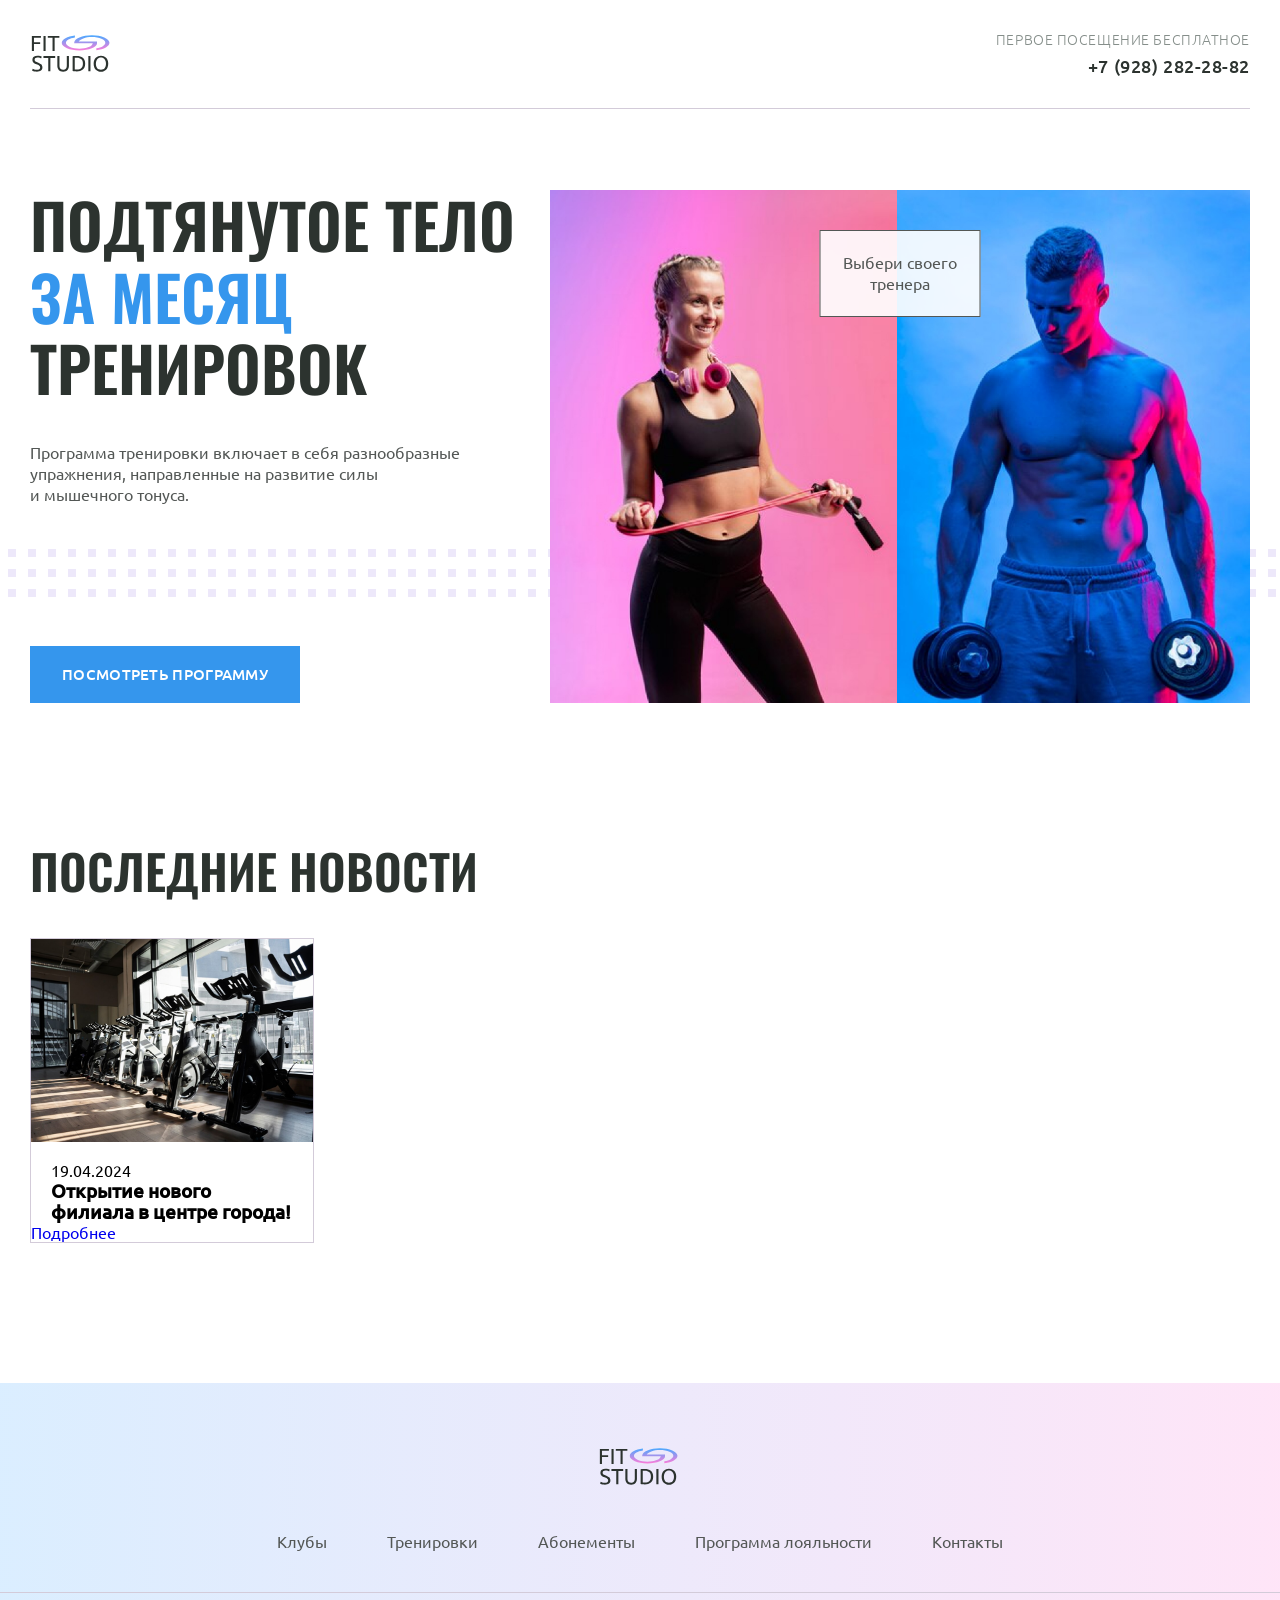
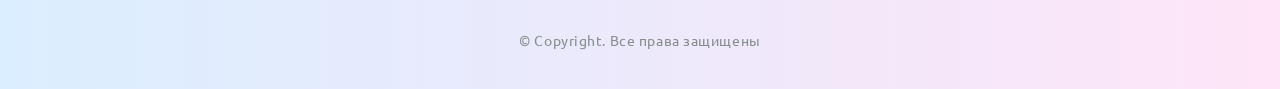
==== lesson10/index.html @ 9f39106c "Урок 10" ====
<!DOCTYPE html>
<html lang="ru">
<head>
    <meta charset="UTF-8">
    <meta name="viewport" content="width=device-width, initial-scale=1.0">
    <title>Fit Studio - Главная</title>
    <link rel="stylesheet" href="./css/normalize.css">
    <link rel="stylesheet" href="./css/fonts.css">
    <link rel="stylesheet" href="./css/globals.css">
    <link rel="stylesheet" href="./css/header.css">
    <link rel="stylesheet" href="./css/index.css">
    <link rel="stylesheet" href="./css/footer.css">
    <link rel="icon" type="image/x-icon" href="./images/favicon.ico">
</head>
<body>
    <header class="header ">
        <div class="container ">
            <div class="header-inner">
                <a href=".//index.html">
                <img src="./images/logo-icon.svg" width="84" height="45" alt="Логотип Fit Studio">
                </a>
                <div class="phone">
                    <p>Первое посещение бесплатное</p>
                    <a href="tel:+79282822882">+7 (928) 282-28-82</a>
                </div>
            </div>
        </div>

    </header>
    <section class="hero section">
        <div class="container hero-container">
            <div class="hero-info">
                <h1>Подтянутое тело <strong>за месяц</strong> тренировок
                </h1>
                <p class="text">Программа тренировки включает в себя разнообразные упражнения, направленные на развитие силы и мышечного тонуса.</p>
                <a class="button" href="#">Посмотреть программу</a>
            </div>
            <div class="hero-images">
                <p class="hero-choose text">Выбери своего тренера</p>
                <img src="./images/sporty-woman-img.jpg" width="347" height="513" alt="Спортивная девушка на розовом фоне">
                <img src="./images/sporty-man-img.jpg" width="353" height="513" alt="Спортивный мужчина с гантелями">
            </div>
        </div>
    </section>
    <section class="news section">
        <div class="container">
            <h2 class="title-large">Последние новости</h2>
            <div class="news-container">
                <article class="news-article">
                    <header>
                        <img src="./images/news-img1.png"
                         width="284" 
                         height="203" 
                         alt="Велотренажеры в спортивном зале">
                         <div class="news-info">
                            <time datetime="2024.04.19">19.04.2024</time>
                            <h3>Открытие нового филиала в центре города!</h3>
                         </div>
                    </header>
                    <footer>
                        <a href="article.html">Подробнее</a>
                    </footer>
                </article>
            </div>
        </div>
    </section>
    <footer class="footer">
        <div class="footer-top">
            <div class="container">
                <a href="/" class="footer-logo">
                <img src="./images/logo-icon.svg" width="84" height="45" alt="Логотип Fit Studio">
                </a> 
                <nav class="menu">
                    <ul>
                        <li><a href="#">Клубы</a></li>
                        <li><a href="#">Тренировки</a></li>
                        <li><a href="#">Абонементы</a></li>
                        <li><a href="#">Программа лояльности</a></li>
                        <li><a href="#">Контакты</a></li>
                    </ul>
                </nav>
            </div>
        </div>
        <div>
            <p class="copiright"> &copy; Copyright. Все права защищены</p>
        </div>

    </footer>
</body>
</html>
---- lesson10/css/fonts.css ----
@font-face {
    font-family: "Ubuntu";
    src:local("Ubuntu"), url("../fonts/Ubuntu-Light.woff2") format("woff2");
    font-weight:300;
    font-style: normal;
    font-display: swap;
}
@font-face {
font-family: "Ubuntu";
    src:local("Ubuntu"), url("../fonts/Ubuntu-Regular.woff2") format("woff2");
    font-weight:400;
    font-style: normal;
    font-display: swap;
}
@font-face {
    font-family: "Ubuntu";
    src:local("Ubuntu"), url("../fonts/Ubuntu-Medium.woff2") format("woff2");
    font-weight:500;
    font-style: normal;
    font-display: swap;
}
@font-face {
    font-family: "Oswald";
    src:local("Oswald"), url("../fonts/Oswald-Medium.woff2") format("woff2");
    font-weight: 500;
    font-style: normal;
    font-display: swap;
}
@font-face {
    font-family: "Oswald";
    src:local("Oswald"), url("../fonts/Oswald-SemiBold.woff2") format("woff2");
    font-weight:600;
    font-style: normal;
    font-display: swap;
}
---- lesson10/css/globals.css ----
html {
    font-family: "Ubuntu" , sans-serif;
    font-weight: 400;
}
body *,
*::before,
*::after {
    box-sizing: border-box;
}
body {
    min-height: 100vh;
    display: flex;
    flex-direction: column;
}
h1,
h2,
h3,
h4,
h5,
h6,
p {
    margin: 0;
}
a {
    text-decoration: none;
}
.container {
    max-width: 1250px;
    margin: 0 auto;
    padding: 0 15px;
}
.text {
    font-weight: 400;
    font-size: 16px;
    line-height: 130%;
    color: #535755;
}
.button {
    display: inline-block;
    padding: 19px 32px;
    font-weight: 500;
    font-size: 15px;
    line-height: 130%;
    letter-spacing: 0.02em;
    text-transform: uppercase;
    text-align: center;
    color: #fff;
    background: #3596ed;
    transition: 0.2s;
}
.button:hover {
    opacity: 0.85;
}
.section {
    margin-bottom: 140px;
}
.title-large {
  max-width: 596px;
  margin-bottom: 40px;
  font-size: 48px;
  font-family: Oswald, sans-serif;
  font-weight: 600;
  line-height: 115%;
  text-transform: uppercase;
  color: #2c332f;
}
---- lesson10/css/header.css ----
.header-inner {
    display: flex; 
    justify-content: space-between;
    align-items: center;
    gap: 10px;
    padding-top:30px;
    padding-bottom:30px;
    border-bottom: 1px solid #d3cbd9;
}
.phone {
    font-weight: 300;
    font-size: 14px;
    letter-spacing: 0.04em;
    text-transform: uppercase;
    text-align: right;
    color: #858e8a;
}
.phone p {
    margin-bottom: 8px
}
.phone a {
    font-weight: 500;
    font-size: 18px;
    color: #2c332f;

}
.phone a:hover {
    color: #3596ed;
    transition: 0.2s;

}
---- lesson10/css/index.css ----
.hero {
    position: relative;
    padding-top: 80px;
}
.hero-container {
    display: flex;
    align-items: center;
    gap: 28px;
}
.hero::after {
    content: '';
     position: absolute;
     z-index: -1;
     bottom: 106px;
    width: 100%;
    height: 48px;
    background: url(../images/decor-large-icon.svg) repeat-x;
}

.hero h1 {
    margin-bottom: 40px;
    font-family: "Oswald", sans-serif;
    font-weight: 600;
    font-size: 62px;
    line-height: 115%;
    text-transform: uppercase;
    color: #2c332f;
}
.hero h1 strong {
    font-weight: 600;
    color: #3596ed;
}
.hero-info .text {
    max-width: 440px;
    margin-bottom: 140px;
}
.hero-images {
    display: flex;
    position: relative;
}
.hero-choose {
    position: absolute;
    top: 40px;
    left: 50%;
    transform: translateX(-50%);
    max-width: 161px;
    border: 1px solid #535755;
    padding: 22px;
    text-align: center;
    background: rgb(255 255 255/ 0.9)
}
.news-article {
    max-width: 284px;
    background-color: white;
    border: 1px solid #d3cbd9;
    overflow: hidden;
} 
.news-article img {
    display: block;
}
.news-info {
    padding: 20px 20px 0; 
}
---- lesson10/css/footer.css ----
.footer {
    margin-top: auto;
    padding: 60px 0 40px;
    background: linear-gradient(90deg, rgba(73, 169, 255, 0.2) 0%, rgba(252, 124, 217, 0.2) 100%);
    text-align: center;
}
.footer-top {
    border-bottom: 1px solid #d3cbd9;
    padding-bottom: 40px;
    margin-bottom: 40px;
}
.footer-logo {
    display: inline-block;
    margin-bottom: 40px;
}
.menu ul {
    display: flex;
    justify-content:center;
    align-items:center;
    list-style: none;
    margin: 0;
    padding: 0;
    gap: 60px;
}
.menu a {
    font-weight: 400;
    font-size: 16px;
    line-height: 130%;
    color: #535755;
    
}
.menu a:hover {
    color: #3596ed;
    transition: 0.2s;
}
.copiright {
    font-weight: 400;
font-size: 14px;
letter-spacing: 0.04em;
color: #858e8a;
}
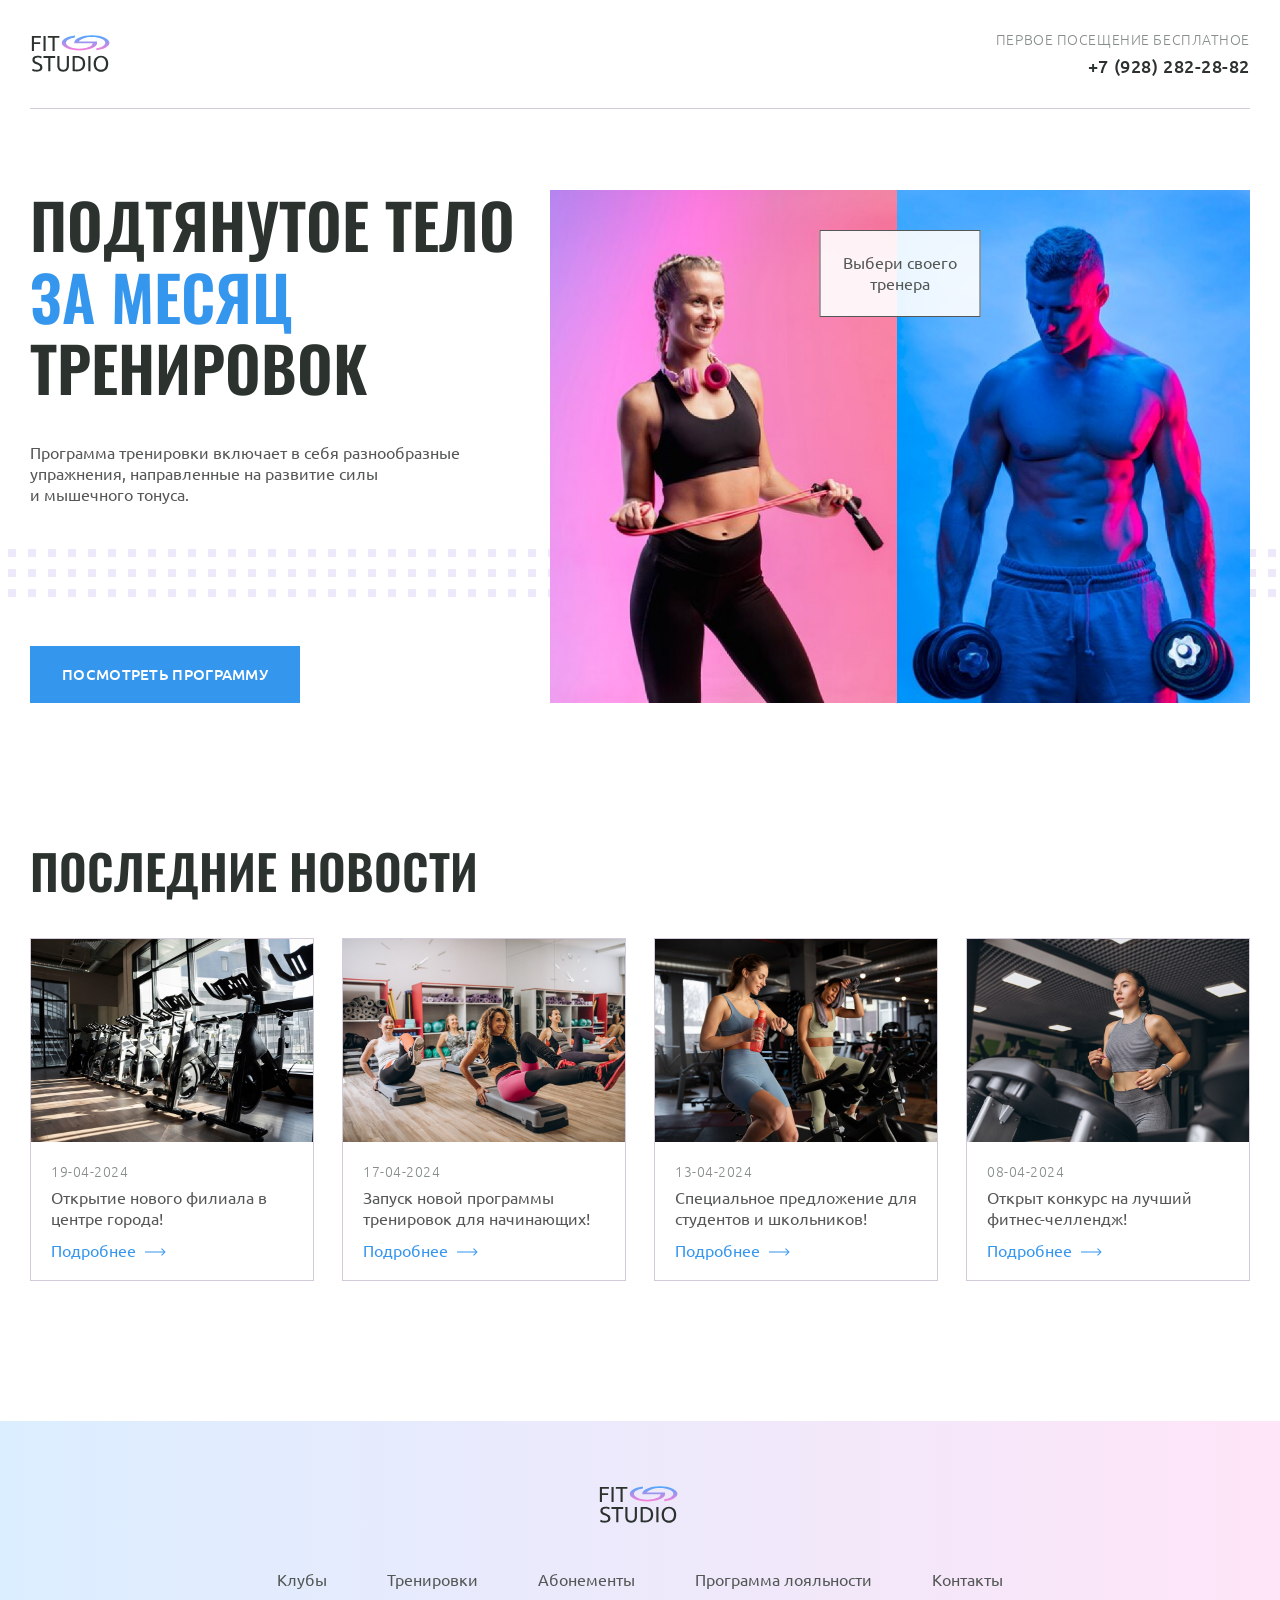
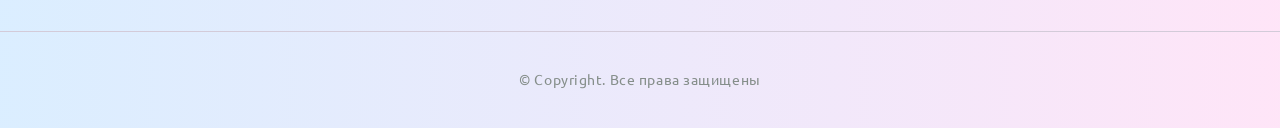
==== commit 6b7020a7: "Урок 10" ====
--- a/lesson10/index.html
+++ b/lesson10/index.html
@@ -19,7 +19,7 @@
                 <a href=".//index.html">
                 <img src="./images/logo-icon.svg" width="84" height="45" alt="Логотип Fit Studio">
                 </a>
-                <div class="phone">
+                <div class="phone text-sub">
                     <p>Первое посещение бесплатное</p>
                     <a href="tel:+79282822882">+7 (928) 282-28-82</a>
                 </div>
@@ -53,12 +53,61 @@
                          height="203" 
                          alt="Велотренажеры в спортивном зале">
                          <div class="news-info">
-                            <time datetime="2024.04.19">19.04.2024</time>
-                            <h3>Открытие нового филиала в центре города!</h3>
+                            <time class="news-date text-sub" datetime="2024-04-19">
+                                19-04-2024</time>
+                            <h3 class="text">Открытие нового филиала в центре города! </h3>
                          </div>
                     </header>
                     <footer>
-                        <a href="article.html">Подробнее</a>
+                        <a class="news-link" href="article.html">Подробнее</a>
+                    </footer>
+                </article>
+                <article class="news-article">
+                    <header>
+                        <img src="./images/news-img2.png"
+                         width="284" 
+                         height="203" 
+                         alt="Девушки качают пресс в спортивном зале">
+                         <div class="news-info">
+                            <time class="news-date text-sub" datetime="2024-04-17">
+                                17-04-2024</time>
+                            <h3 class="text">Запуск новой программы тренировок для начинающих!</h3>
+                         </div>
+                    </header>
+                    <footer>
+                        <a class="news-link" href="article.html">Подробнее</a>
+                    </footer>
+                </article>
+                <article class="news-article">
+                    <header>
+                        <img src="./images/news-img3.png"
+                         width="284" 
+                         height="203" 
+                         alt="Подруги отдыхают после кардио тренировки на велотренажере">
+                         <div class="news-info">
+                            <time class="news-date text-sub" datetime="2024-04-13">
+                                13-04-2024</time>
+                            <h3 class="text">Специальное предложение для студентов и школьников!</h3>
+                         </div>
+                    </header>
+                    <footer>
+                        <a class="news-link" href="article.html">Подробнее</a>
+                    </footer>
+                </article>
+                <article class="news-article">
+                    <header>
+                        <img src="./images/news-img4.png"
+                         width="284" 
+                         height="203" 
+                         alt="Девушка занимается спортом на беговой дорожке">
+                         <div class="news-info">
+                            <time class="news-date text-sub" datetime="2024-04-08">
+                                08-04-2024</time>
+                            <h3 class="text">Открыт конкурс на лучший фитнес-челлендж!</h3>
+                         </div>
+                    </header>
+                    <footer>
+                        <a class="news-link" href="article.html">Подробнее</a>
                     </footer>
                 </article>
             </div>
--- a/lesson10/css/globals.css
+++ b/lesson10/css/globals.css
@@ -64,3 +64,11 @@
   text-transform: uppercase;
   color: #2c332f;
 }
+.text-sub {
+    font-weight: 300;
+    font-size: 14px;
+    letter-spacing: 0.04em;
+    text-transform: uppercase;
+    text-align: right;
+    color: #858e8a;
+}
--- a/lesson10/css/header.css
+++ b/lesson10/css/header.css
@@ -8,12 +8,7 @@
     border-bottom: 1px solid #d3cbd9;
 }
 .phone {
-    font-weight: 300;
-    font-size: 14px;
-    letter-spacing: 0.04em;
-    text-transform: uppercase;
-    text-align: right;
-    color: #858e8a;
+  text-align: right;  
 }
 .phone p {
     margin-bottom: 8px
--- a/lesson10/css/index.css
+++ b/lesson10/css/index.css
@@ -49,7 +49,13 @@
     text-align: center;
     background: rgb(255 255 255/ 0.9)
 }
+.news-container {
+    display: inline-flex;
+    gap: 28px;
+}
 .news-article {
+    display: flex;
+    flex-direction: column;
     max-width: 284px;
     background-color: white;
     border: 1px solid #d3cbd9;
@@ -60,4 +66,35 @@
 }
 .news-info {
     padding: 20px 20px 0; 
-}+    margin-bottom: 12px;
+}
+.news-date {
+    display: inline-block;
+    margin-bottom: 8px ;
+}
+.news-article footer {
+    padding : 0 20px 20px;
+    margin-top: auto;
+}
+.news-link {
+    display: inline-flex;
+    align-items: center;
+    gap: 8px;
+    font-weight: 400;
+    font-size: 16px;
+    line-height: 16px;
+    color: #3596ed;
+}
+.news-link::after {
+    display: inline-block;
+    content: ""; 
+    width: 22px;
+    height: 9px;
+    background-image: url(../images/arrow-right-icon.svg);
+    transition: transform 0.2s ;
+}
+.news-link:hover::after {
+    transform: translateX(5px);
+
+}
+
